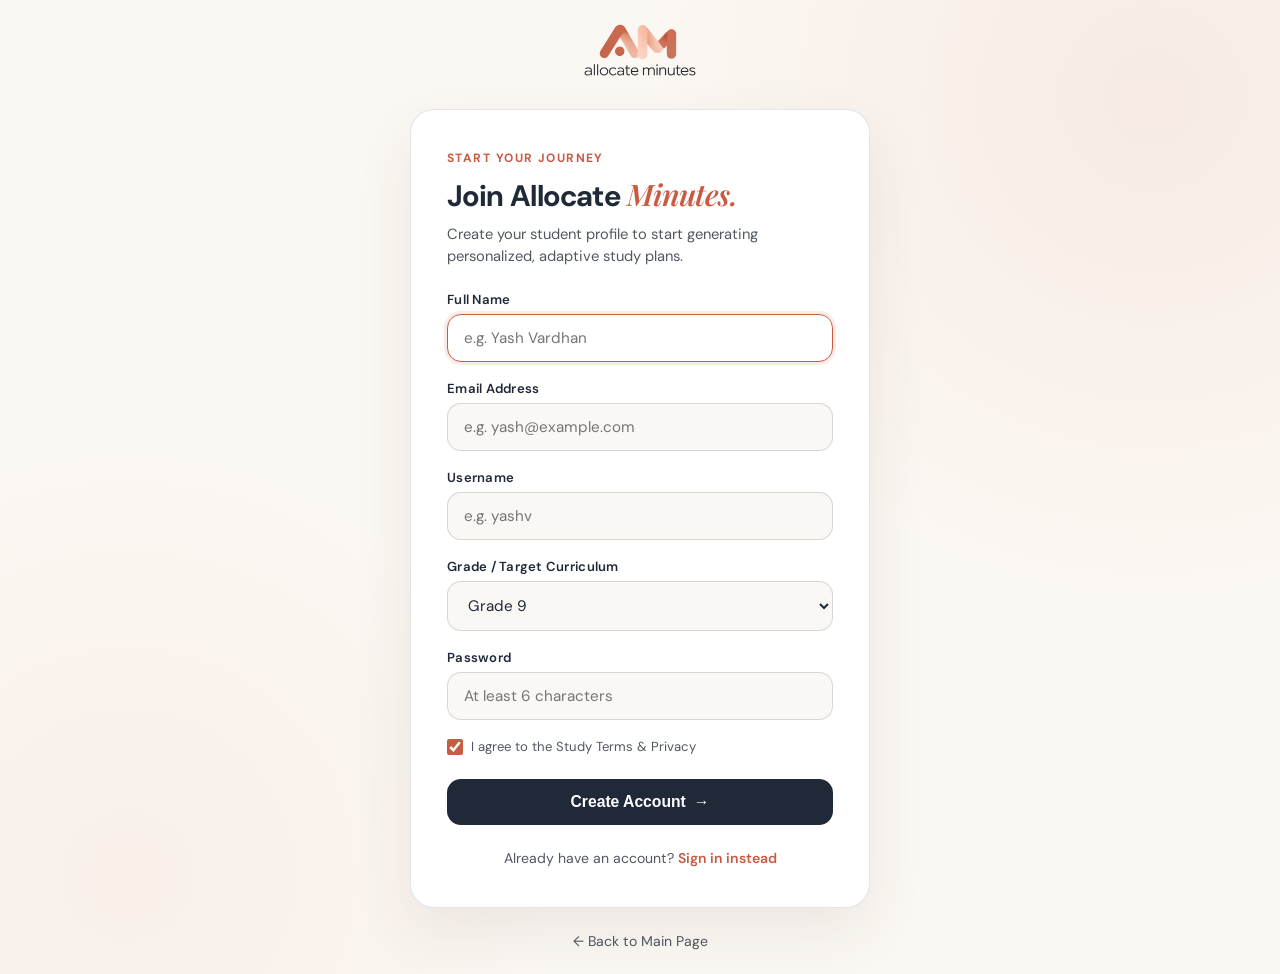
==== frontend/signup.html @ 4a40bc50 "Initial commit - Allocate Minutes" ====
<!DOCTYPE html>
<html lang="en">
<head>
  <meta charset="UTF-8">
  <meta name="viewport" content="width=device-width, initial-scale=1.0">
  <title>Create Account · Allocate Minutes</title>
  <link rel="preconnect" href="https://fonts.googleapis.com">
  <link rel="preconnect" href="https://fonts.gstatic.com" crossorigin>
  <link href="https://fonts.googleapis.com/css2?family=DM+Sans:wght@400;500;600;700&family=Playfair+Display:ital,wght@1,600&display=swap" rel="stylesheet">
  <link rel="stylesheet" href="auth.css">
</head>
<body>

  <header class="auth-header">
    <a href="index.html">
      <img src="logo.png" alt="Allocate Minutes" class="auth-logo">
    </a>
  </header>

  <main class="auth-card">
    <span class="auth-card__eyebrow">START YOUR JOURNEY</span>
    <h1 class="auth-card__title">Join Allocate <em>Minutes.</em></h1>
    <p class="auth-card__subtitle">Create your student profile to start generating personalized, adaptive study plans.</p>

    <div id="authBanner" class="auth-banner"></div>

    <form id="signupForm" class="auth-form" onsubmit="handleSignup(event)">
      <div class="form-group">
        <label for="fullName">Full Name</label>
        <input type="text" id="fullName" name="fullName" placeholder="e.g. Yash Vardhan" required autofocus>
      </div>

      <div class="form-group">
        <label for="email">Email Address</label>
        <input type="email" id="email" name="email" placeholder="e.g. yash@example.com" required>
      </div>

      <div class="form-group">
        <label for="username">Username</label>
        <input type="text" id="username" name="username" placeholder="e.g. yashv" required>
      </div>

      <div class="form-group">
        <label for="grade">Grade / Target Curriculum</label>
        <select id="grade" name="grade">
          <option value="Grade 9">Grade 9</option>
          <option value="Grade 10">Grade 10</option>
          <option value="Grade 11">Grade 11</option>
          <option value="Grade 12">Grade 12</option>
          <option value="Undergraduate">College / Undergraduate</option>
        </select>
      </div>

      <div class="form-group">
        <label for="password">Password</label>
        <input type="password" id="password" name="password" placeholder="At least 6 characters" minlength="6" required>
      </div>

      <div class="form-row">
        <label class="form-checkbox">
          <input type="checkbox" id="agreeTerms" required checked>
          <span>I agree to the Study Terms & Privacy</span>
        </label>
      </div>

      <button type="submit" class="auth-btn" id="submitBtn">
        <span>Create Account</span>
        <span>→</span>
      </button>
    </form>

    <div class="auth-footer">
      Already have an account? <a href="login.html">Sign in instead</a>
    </div>
  </main>

  <div class="return-home">
    <a href="index.html">← Back to Main Page</a>
  </div>

  <script src="auth.js"></script>
  <script>
    function showBanner(msg, type) {
      const b = document.getElementById('authBanner');
      if (!msg) {
        b.className = 'auth-banner';
        b.textContent = '';
        b.style.display = 'none';
        return;
      }
      b.textContent = msg;
      b.className = `auth-banner ${type}`;
      b.style.display = 'block';
    }

    async function handleSignup(e) {
      e.preventDefault();
      const name = document.getElementById('fullName').value.trim();
      const email = document.getElementById('email').value.trim();
      const username = document.getElementById('username').value.trim();
      const grade = document.getElementById('grade').value;
      const password = document.getElementById('password').value.trim();
      const btn = document.getElementById('submitBtn');

      if (password.length < 6) {
        showBanner('Password must be at least 6 characters.', 'error');
        return;
      }

      btn.disabled = true;
      btn.innerHTML = '<span>Creating account...</span>';
      showBanner('', '');

      try {
        const result = await registerUser({ name, email, username, password, grade });
        if (result.success) {
          showBanner(`Account created successfully for ${result.user.name}! Heading to your Dashboard...`, 'success');
          setTimeout(() => {
            window.location.href = 'planner.html';
          }, 900);
        } else {
          showBanner(result.message || 'Could not create account. Please try again.', 'error');
          btn.disabled = false;
          btn.innerHTML = '<span>Create Account</span> <span>→</span>';
        }
      } catch (err) {
        showBanner('An unexpected error occurred. Please try again.', 'error');
        btn.disabled = false;
        btn.innerHTML = '<span>Create Account</span> <span>→</span>';
      }
    }
  </script>
</body>
</html>
---- frontend/auth.css ----
/* ============================================================
   A.M. — Authentication Pages Styles (Login & Sign Up)
   ============================================================ */

:root {
  --cream: #fbf7f2;
  --cream-dark: #f4ece6;
  --white: #ffffff;
  --navy: #202938;
  --navy-soft: #515762;
  --muted: #85868a;
  --coral: #c95b42;
  --coral-dark: #af4934;
  --coral-soft: #f7dfd8;
  --green: #5ba675;
  --green-soft: #e7f3ea;
  --border: rgba(32, 41, 56, 0.12);
  --shadow: 0 24px 60px rgba(63, 48, 41, 0.08);
  --radius-lg: 24px;
  --radius-md: 14px;
}

* {
  margin: 0;
  padding: 0;
  box-sizing: border-box;
}

body {
  min-height: 100vh;
  font-family: "DM Sans", -apple-system, BlinkMacSystemFont, sans-serif;
  background:
    radial-gradient(circle at 90% 10%, rgba(201, 91, 66, 0.08), transparent 35%),
    radial-gradient(circle at 10% 90%, rgba(201, 91, 66, 0.05), transparent 30%),
    var(--cream);
  color: var(--navy);
  display: flex;
  flex-direction: column;
  align-items: center;
  justify-content: center;
  padding: 24px;
}

.auth-header {
  margin-bottom: 28px;
  text-align: center;
}

.auth-logo {
  height: 52px;
  width: auto;
  display: inline-block;
  transition: transform 0.2s;
}

.auth-logo:hover {
  transform: translateY(-2px);
}

.auth-card {
  width: 100%;
  max-width: 460px;
  background: var(--white);
  border-radius: var(--radius-lg);
  border: 1px solid var(--border);
  box-shadow: var(--shadow);
  padding: 40px 36px;
  position: relative;
}

.auth-card__eyebrow {
  display: block;
  font-size: 0.75rem;
  letter-spacing: 0.12em;
  text-transform: uppercase;
  font-weight: 700;
  color: var(--coral);
  margin-bottom: 8px;
}

.auth-card__title {
  font-size: 1.85rem;
  font-weight: 700;
  color: var(--navy);
  margin-bottom: 8px;
  letter-spacing: -0.02em;
}

.auth-card__title em {
  font-family: "Playfair Display", Georgia, serif;
  font-weight: 600;
  font-style: italic;
  color: var(--coral);
}

.auth-card__subtitle {
  font-size: 0.92rem;
  color: var(--navy-soft);
  margin-bottom: 24px;
  line-height: 1.5;
}

.auth-banner {
  padding: 12px 16px;
  border-radius: var(--radius-md);
  font-size: 0.88rem;
  margin-bottom: 20px;
  display: none;
  line-height: 1.4;
}

.auth-banner.error {
  display: block;
  background: #fdf2f2;
  color: #991b1b;
  border: 1px solid #fca5a5;
}

.auth-banner.success {
  display: block;
  background: var(--green-soft);
  color: #166534;
  border: 1px solid #86efac;
}

.auth-form {
  display: flex;
  flex-direction: column;
  gap: 18px;
}

.form-group {
  display: flex;
  flex-direction: column;
  gap: 6px;
}

.form-group label {
  font-size: 0.82rem;
  font-weight: 600;
  color: var(--navy);
  letter-spacing: 0.02em;
}

.form-group input,
.form-group select {
  width: 100%;
  padding: 13px 16px;
  border-radius: var(--radius-md);
  border: 1.5px solid rgba(32, 41, 56, 0.16);
  font-size: 0.95rem;
  font-family: inherit;
  color: var(--navy);
  background: #faf8f5;
  transition: all 0.2s;
  outline: none;
}

.form-group input:focus,
.form-group select:focus {
  border-color: var(--coral);
  background: var(--white);
  box-shadow: 0 0 0 3px rgba(201, 91, 66, 0.12);
}

.form-row {
  display: flex;
  align-items: center;
  justify-content: space-between;
  font-size: 0.82rem;
  color: var(--navy-soft);
}

.form-checkbox {
  display: flex;
  align-items: center;
  gap: 8px;
  cursor: pointer;
}

.form-checkbox input[type="checkbox"] {
  accent-color: var(--coral);
  width: 16px;
  height: 16px;
  cursor: pointer;
}

.forgot-link {
  color: var(--coral);
  text-decoration: none;
  font-weight: 500;
}

.forgot-link:hover {
  text-decoration: underline;
}

.auth-btn {
  width: 100%;
  padding: 14px 20px;
  background: var(--navy);
  color: var(--white);
  border: none;
  border-radius: var(--radius-md);
  font-size: 0.98rem;
  font-weight: 600;
  cursor: pointer;
  display: flex;
  align-items: center;
  justify-content: center;
  gap: 8px;
  transition: all 0.2s;
  margin-top: 6px;
}

.auth-btn:hover {
  background: var(--coral);
  transform: translateY(-1px);
  box-shadow: 0 8px 20px rgba(201, 91, 66, 0.25);
}

.auth-btn:active {
  transform: translateY(0);
}

.quick-demo {
  margin-top: 24px;
  padding-top: 20px;
  border-top: 1px solid var(--border);
}

.quick-demo__title {
  font-size: 0.75rem;
  font-weight: 700;
  letter-spacing: 0.08em;
  text-transform: uppercase;
  color: var(--muted);
  margin-bottom: 10px;
  display: block;
}

.quick-chips {
  display: flex;
  gap: 8px;
  flex-wrap: wrap;
}

.quick-chip {
  padding: 6px 12px;
  border-radius: 999px;
  font-size: 0.8rem;
  font-weight: 600;
  background: var(--cream-dark);
  color: var(--navy);
  border: 1px solid rgba(32, 41, 56, 0.08);
  cursor: pointer;
  transition: all 0.2s;
}

.quick-chip:hover {
  background: var(--coral-soft);
  color: var(--coral-dark);
  border-color: rgba(201, 91, 66, 0.2);
}

.auth-footer {
  margin-top: 24px;
  text-align: center;
  font-size: 0.88rem;
  color: var(--navy-soft);
}

.auth-footer a {
  color: var(--coral);
  text-decoration: none;
  font-weight: 600;
}

.auth-footer a:hover {
  text-decoration: underline;
}

.return-home {
  margin-top: 24px;
  text-align: center;
  font-size: 0.88rem;
}

.return-home a {
  color: var(--navy-soft);
  text-decoration: none;
  display: inline-flex;
  align-items: center;
  gap: 6px;
  transition: color 0.2s;
}

.return-home a:hover {
  color: var(--navy);
}
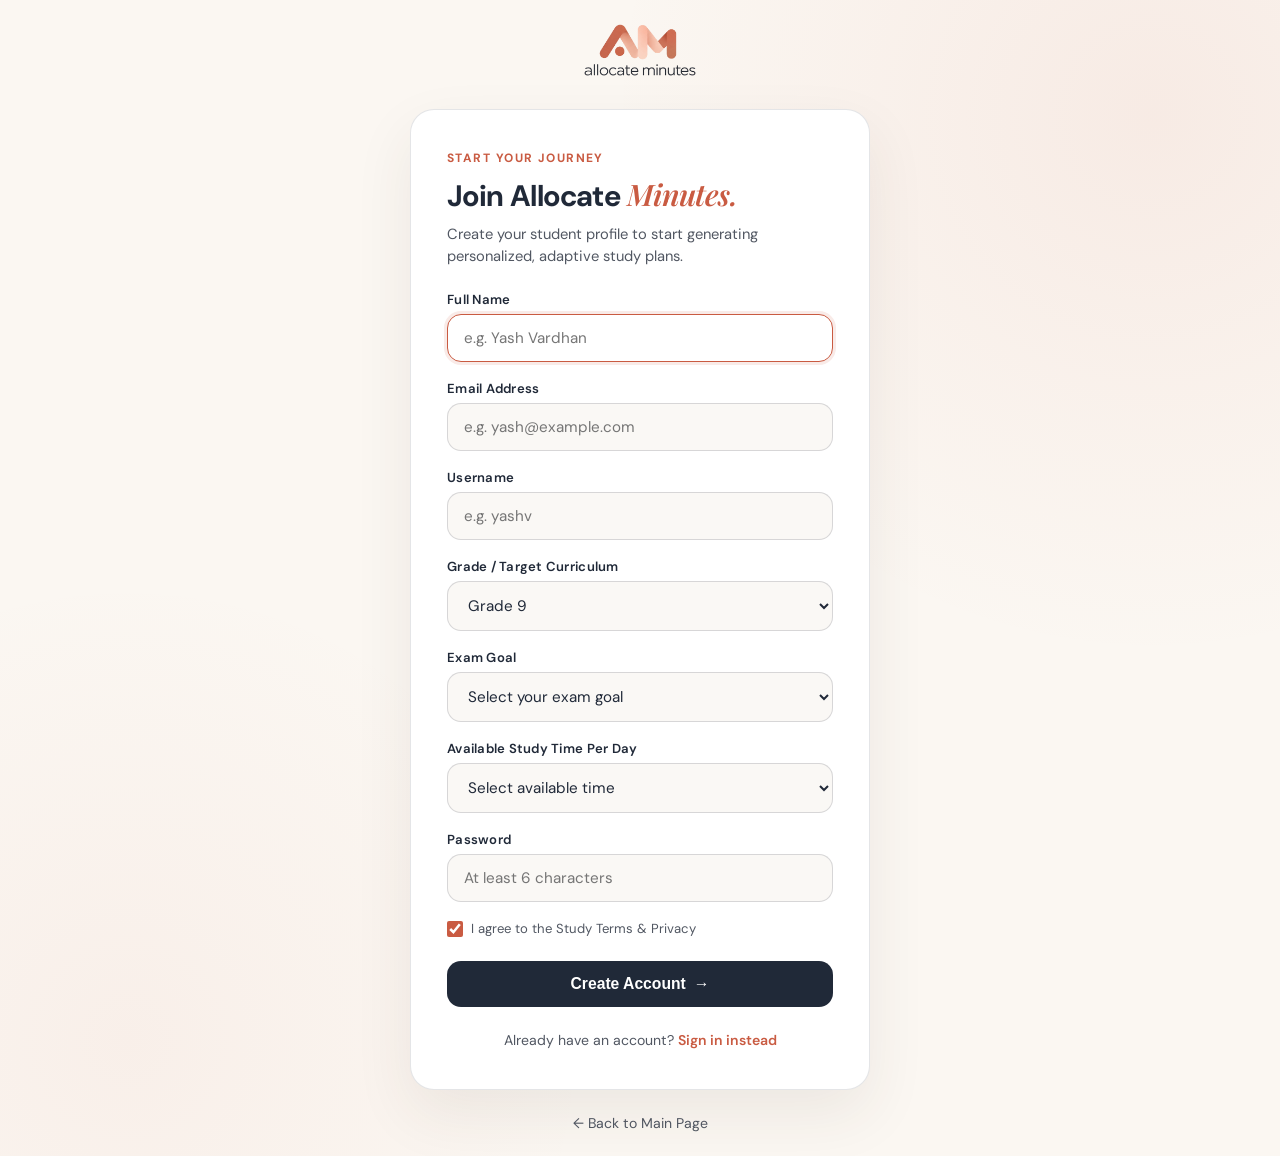
==== commit 7b8a9333: "add" ====
--- a/frontend/signup.html
+++ b/frontend/signup.html
@@ -52,6 +52,32 @@
       </div>
 
       <div class="form-group">
+  <label for="examGoal">Exam Goal</label>
+  <select id="examGoal" name="examGoal" required>
+    <option value="">Select your exam goal</option>
+    <option value="School Exams">School Exams</option>
+    <option value="JEE">JEE</option>
+    <option value="NEET">NEET</option>
+    <option value="CUET">CUET</option>
+    <option value="College Exams">College Exams</option>
+    <option value="Other">Other</option>
+  </select>
+</div>
+
+<div class="form-group">
+  <label for="availableMinutes">Available Study Time Per Day</label>
+  <select id="availableMinutes" name="availableMinutes" required>
+    <option value="">Select available time</option>
+    <option value="30">30 minutes</option>
+    <option value="60">1 hour</option>
+    <option value="90">1.5 hours</option>
+    <option value="120">2 hours</option>
+    <option value="180">3 hours</option>
+    <option value="240">4 hours</option>
+  </select>
+</div>
+
+      <div class="form-group">
         <label for="password">Password</label>
         <input type="password" id="password" name="password" placeholder="At least 6 characters" minlength="6" required>
       </div>
@@ -95,6 +121,8 @@
 
     async function handleSignup(e) {
       e.preventDefault();
+      const examGoal = document.getElementById('examGoal').value;
+const availableMinutes = document.getElementById('availableMinutes').value;
       const name = document.getElementById('fullName').value.trim();
       const email = document.getElementById('email').value.trim();
       const username = document.getElementById('username').value.trim();
@@ -112,7 +140,15 @@
       showBanner('', '');
 
       try {
-        const result = await registerUser({ name, email, username, password, grade });
+        const result = await registerUser({
+  name,
+  email,
+  username,
+  password,
+  grade,
+  exam_goal: examGoal,
+  available_minutes_per_day: Number(availableMinutes)
+});
         if (result.success) {
           showBanner(`Account created successfully for ${result.user.name}! Heading to your Dashboard...`, 'success');
           setTimeout(() => {
